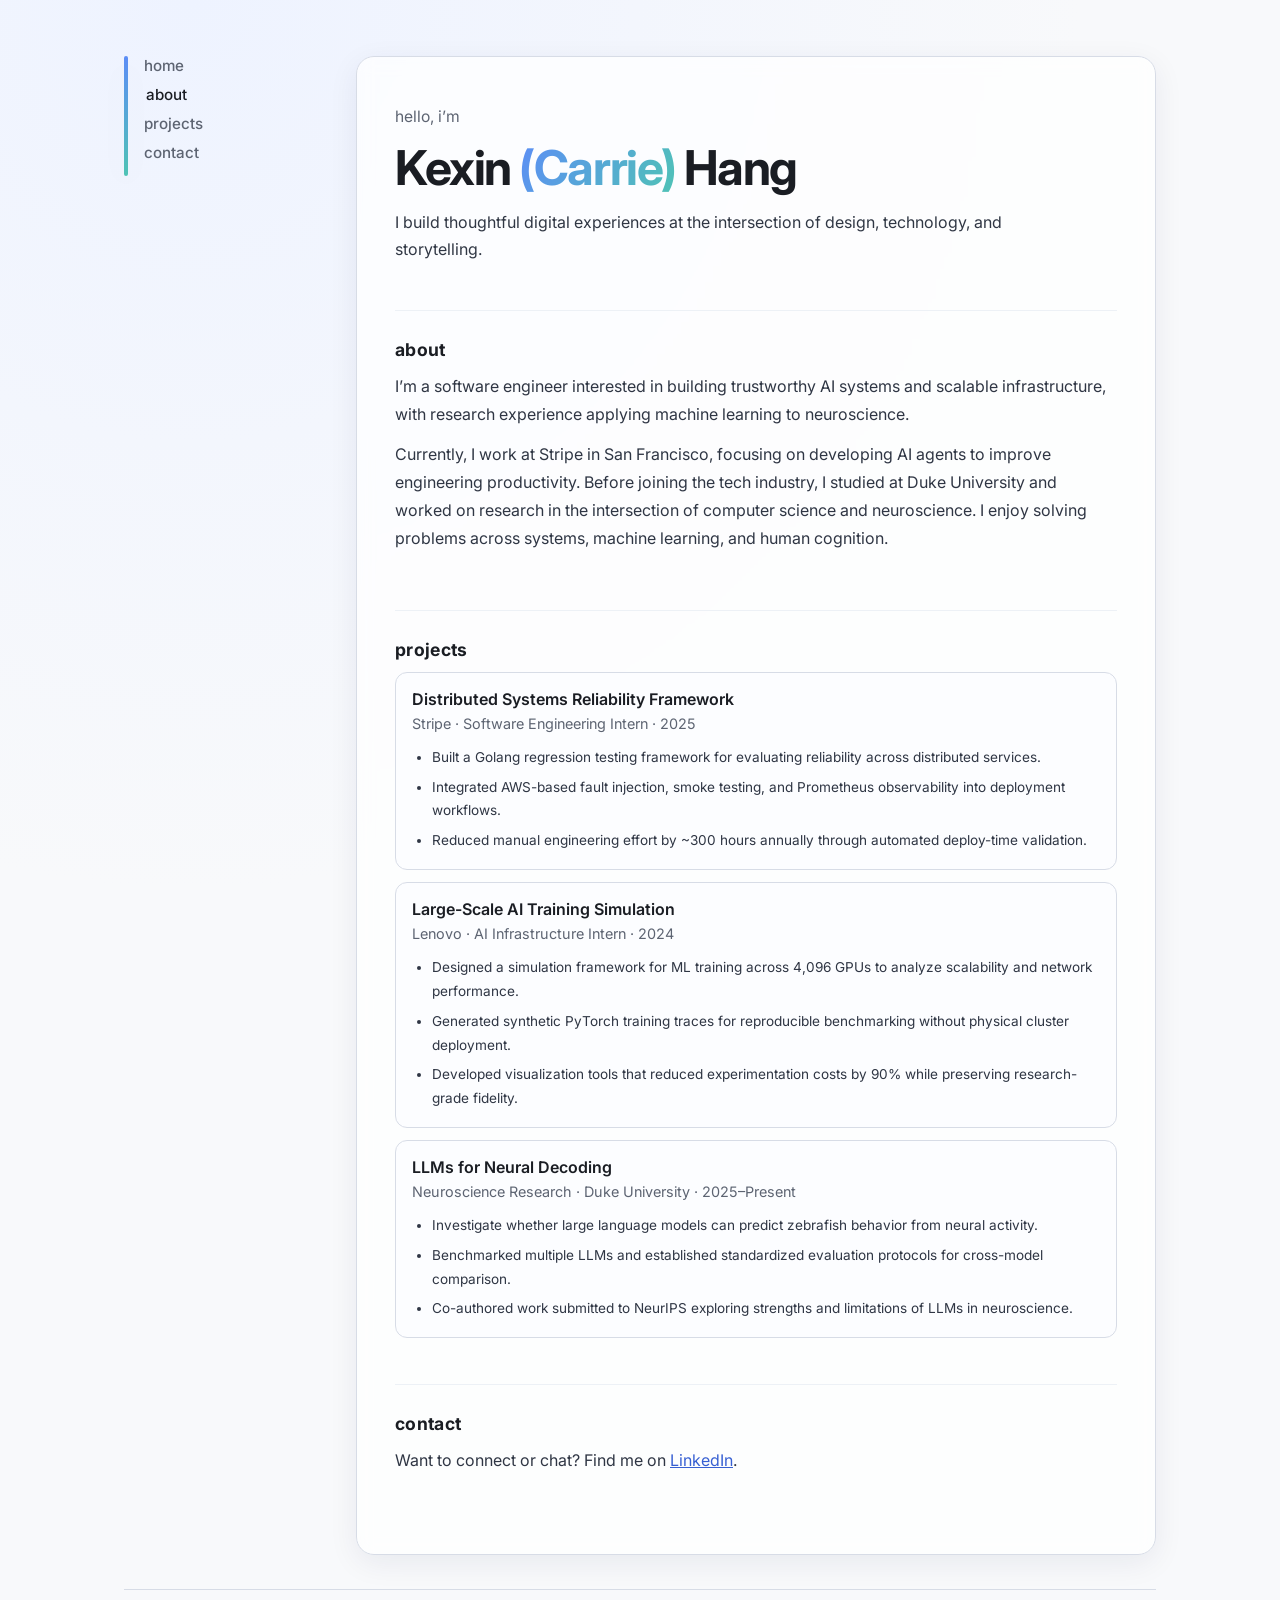
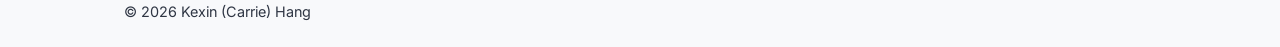
==== index.html @ d8acc3d3 "Create initial draft" ====
<!DOCTYPE html>
<html lang="en">
  <head>
    <meta charset="UTF-8" />
    <meta name="viewport" content="width=device-width, initial-scale=1.0" />
    <title>Kexin (Carrie) Hang</title>
    <meta
      name="description"
      content="Personal website for Kexin (Carrie) Hang — product-minded builder, researcher, and creative technologist."
    />
    <link rel="preconnect" href="https://fonts.googleapis.com" />
    <link rel="preconnect" href="https://fonts.gstatic.com" crossorigin />
    <link
      href="https://fonts.googleapis.com/css2?family=Inter:wght@300;400;500;600;700&display=swap"
      rel="stylesheet"
    />
    <link rel="stylesheet" href="styles.css" />
  </head>
  <body>
    <div class="page">
      <aside class="sidebar">
        <div class="nav-wrap">
          <div class="accent-line" aria-hidden="true"></div>
          <nav class="nav" aria-label="Main navigation">
            <a href="#home" class="nav-link active">home</a>
            <a href="#about" class="nav-link">about</a>
            <a href="#projects" class="nav-link">projects</a>
            <a href="#contact" class="nav-link">contact</a>
          </nav>
        </div>
      </aside>

      <main class="content" id="home">
        <section class="hero section">
          <p class="eyebrow">hello, i’m</p>
          <h1>
            Kexin <span class="gradient">(Carrie)</span> Hang
          </h1>
          <p class="lead">
            I build thoughtful digital experiences at the intersection of design,
            technology, and storytelling.
          </p>
        </section>

        <section id="about" class="section">
          <h2>about</h2>
          <p>
            I’m a software engineer interested in building trustworthy AI systems 
            and scalable infrastructure, with research experience applying machine 
            learning to neuroscience.
          </p>
          <p>
            Currently, I work at Stripe in San Francisco, focusing on developing AI agents to improve 
            engineering productivity. Before joining the tech industry, I studied at 
            Duke University and worked on research in the intersection of computer science 
            and neuroscience. I enjoy solving problems across systems, machine learning, 
            and human cognition. 
          </p>
        </section>

        <section id="projects" class="section">
          <h2>projects</h2>
          <div id="project-list" class="project-list" aria-live="polite"></div>
          <template id="project-card-template">
            <article class="project-card">
              <h3 class="project-title"></h3>
              <p class="project-meta"></p>
              <ul class="project-description"></ul>
            </article>
          </template>
        </section>

        <section id="contact" class="section">
          <h2>contact</h2>
          <p>
            Want to connect or chat? Find me on
            <a href="www.linkedin.com/in/kexin-hang-a03457293" target="_blank" rel="noreferrer">LinkedIn</a>.
          </p>
        </section>
      </main>
    </div>

    <footer class="footer">
      <hr />
      <p>© <span id="year"></span> Kexin (Carrie) Hang</p>
    </footer>

    <script src="script.js" defer></script>
  </body>
</html>
---- styles.css ----
:root {
  --bg: #f8f9fb;
  --surface: #ffffff;
  --text: #1a1d23;
  --muted: #5d6472;
  --line: #d7dce6;
  --accent-1: #5c8df6;
  --accent-2: #4fc3b5;
  --shadow: 0 8px 30px rgba(20, 30, 70, 0.07);
}

* {
  box-sizing: border-box;
}

html,
body {
  margin: 0;
  padding: 0;
  font-family: "Inter", -apple-system, BlinkMacSystemFont, "Segoe UI", sans-serif;
  background: radial-gradient(circle at 15% 0%, #eef3ff 0%, var(--bg) 45%);
  color: var(--text);
}

body {
  min-height: 100vh;
  display: flex;
  flex-direction: column;
}

.page {
  display: grid;
  grid-template-columns: 220px minmax(0, 1fr);
  max-width: 1080px;
  width: 100%;
  margin: 0 auto;
  padding: 56px 24px 24px;
  gap: 12px;
}

.sidebar {
  position: sticky;
  top: 42px;
  align-self: start;
}

.nav-wrap {
  display: flex;
  gap: 16px;
  align-items: flex-start;
}

.accent-line {
  width: 4px;
  border-radius: 999px;
  height: 120px;
  background: linear-gradient(180deg, var(--accent-1), var(--accent-2));
  box-shadow: var(--shadow);
}

.nav {
  display: flex;
  flex-direction: column;
  gap: 10px;
}

.nav-link {
  text-decoration: none;
  color: var(--muted);
  font-weight: 500;
  font-size: 0.95rem;
  text-transform: lowercase;
  transition: color 200ms ease, transform 200ms ease;
}

.nav-link:hover,
.nav-link.active {
  color: var(--text);
  transform: translateX(2px);
}

.content {
  background: color-mix(in srgb, var(--surface) 75%, transparent);
  border: 1px solid var(--line);
  border-radius: 18px;
  box-shadow: var(--shadow);
  padding: 38px;
  backdrop-filter: blur(8px);
}

.section {
  padding: 8px 0 30px;
}

.section + .section {
  border-top: 1px solid #edf1f6;
  margin-top: 16px;
  padding-top: 28px;
}

.eyebrow {
  margin: 0;
  color: var(--muted);
  font-size: 0.98rem;
}

h1 {
  font-size: clamp(2rem, 4vw, 3rem);
  line-height: 1.1;
  margin: 12px 0 14px;
  letter-spacing: -0.03em;
}

.gradient {
  background: linear-gradient(120deg, var(--accent-1), var(--accent-2));
  -webkit-background-clip: text;
  background-clip: text;
  color: transparent;
}

.lead {
  margin: 0;
  max-width: 62ch;
  color: #303744;
  line-height: 1.7;
}

h2 {
  margin: 0 0 12px;
  font-size: 1.1rem;
  letter-spacing: 0.02em;
  text-transform: lowercase;
}

p {
  margin: 0 0 12px;
  line-height: 1.75;
  color: #2f3644;
}

a {
  color: #3760d2;
}

.project-list {
  display: grid;
  gap: 12px;
}

.project-card {
  border: 1px solid var(--line);
  border-radius: 12px;
  background: #fcfdff;
  padding: 16px;
  transition: transform 180ms ease, box-shadow 180ms ease;
}

.project-card:hover {
  transform: translateY(-2px);
  box-shadow: 0 8px 20px rgba(35, 50, 95, 0.08);
}

.project-title {
  margin: 0;
  font-weight: 600;
  font-size: 1rem;
}

.project-meta {
  margin: 2px 0 0;
  color: var(--muted);
  font-size: 0.9rem;
}

.project-description {
  margin: 10px 0 0;
  padding-left: 1.25rem;
  list-style: disc;
}

.project-description li {
  margin-bottom: 6px;
  font-size: 0.85rem;
  line-height: 1.75;
  color: #2f3644;
}

.project-description li:last-child {
  margin-bottom: 0;
}

.footer {
  max-width: 1080px;
  width: 100%;
  margin: 10px auto 24px;
  padding: 0 24px;
  color: var(--muted);
  font-size: 0.9rem;
}

.footer hr {
  border: 0;
  border-top: 1px solid var(--line);
  margin: 0 0 10px;
}

.footer p {
  margin: 0;
  line-height: 1.6;
}

@media (max-width: 860px) {
  .page {
    grid-template-columns: 1fr;
    padding-top: 24px;
  }

  .sidebar {
    position: static;
  }

  .nav-wrap {
    align-items: center;
  }

  .accent-line {
    width: 100px;
    height: 4px;
  }

  .nav {
    flex-direction: row;
    flex-wrap: wrap;
    gap: 14px;
  }

  .content {
    padding: 24px;
  }
}
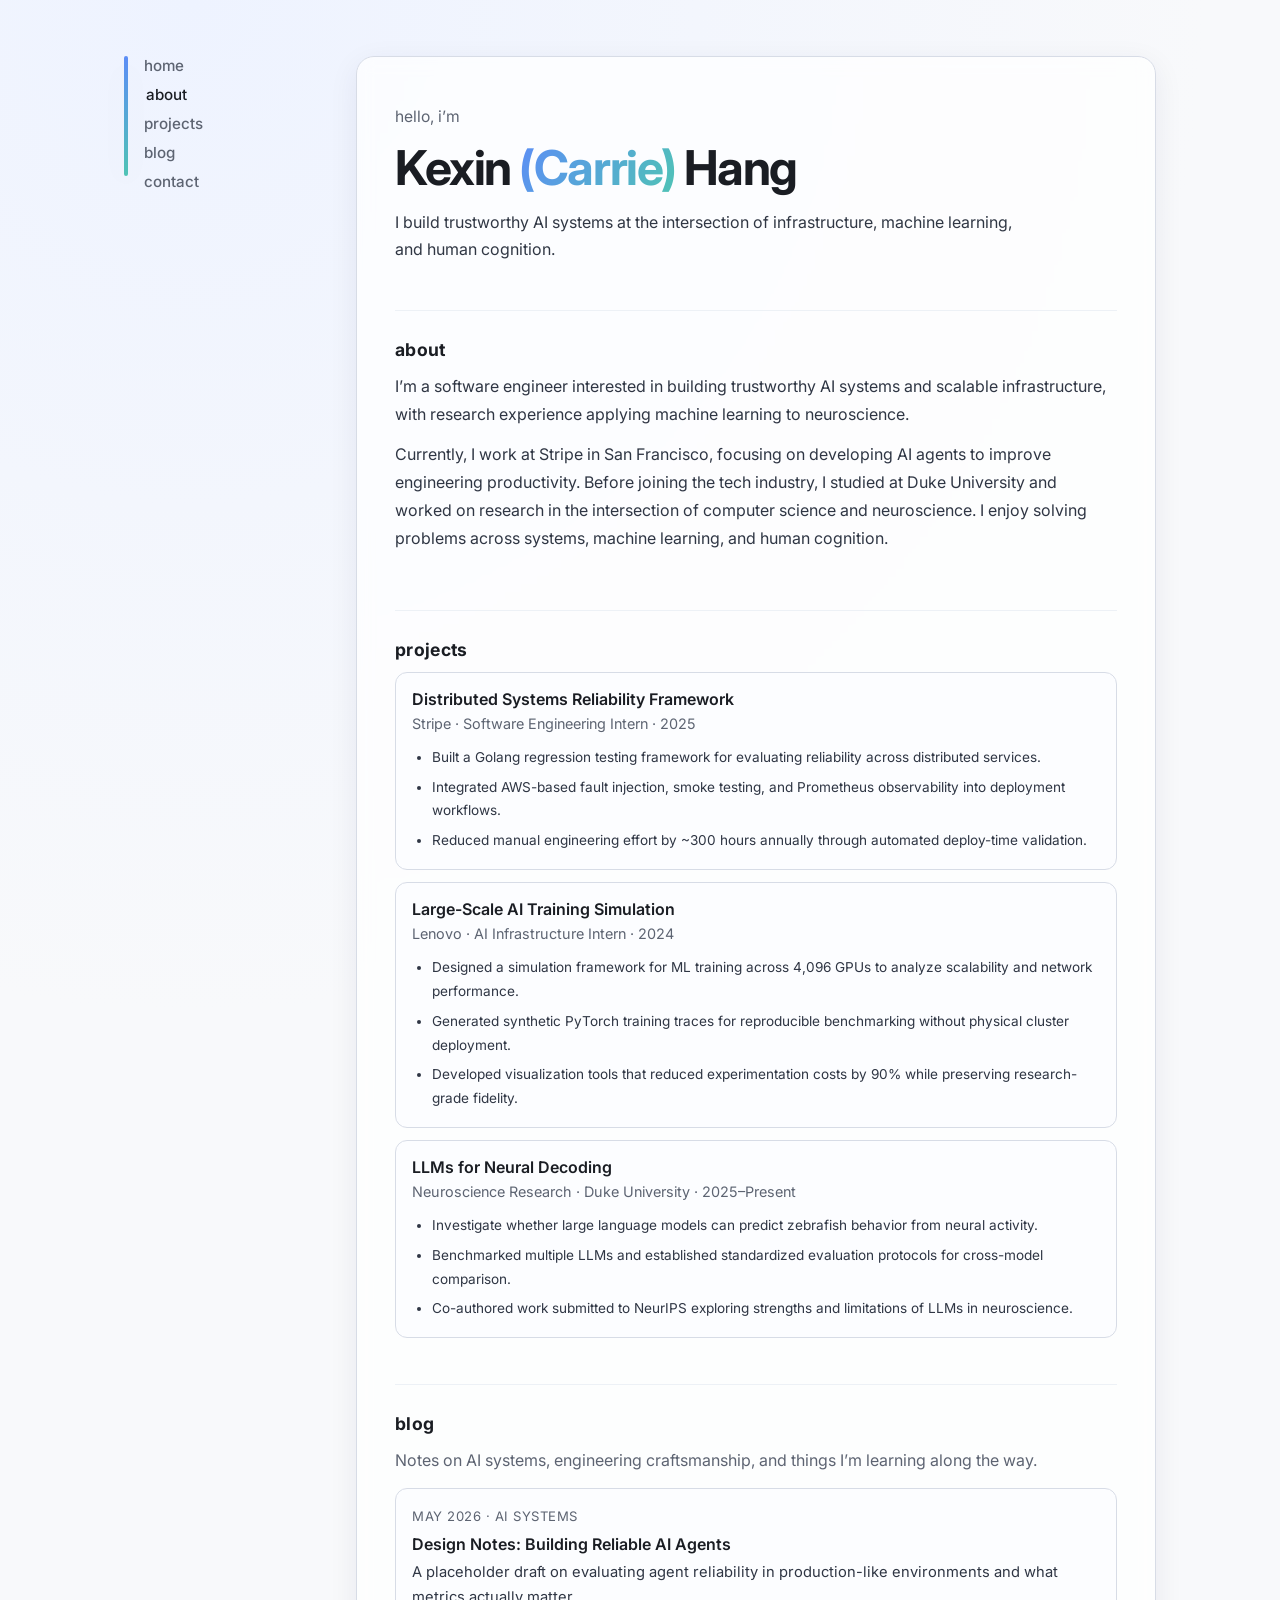
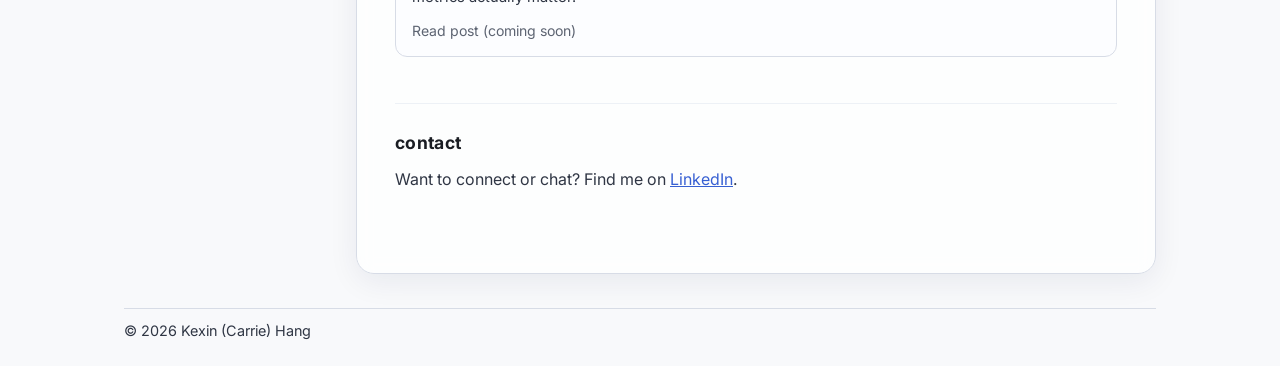
==== commit 82c85307: "Move code files to root directory" ====
--- a/index.html
+++ b/index.html
@@ -25,6 +25,7 @@
             <a href="#home" class="nav-link active">home</a>
             <a href="#about" class="nav-link">about</a>
             <a href="#projects" class="nav-link">projects</a>
+            <a href="#blog" class="nav-link">blog</a>
             <a href="#contact" class="nav-link">contact</a>
           </nav>
         </div>
@@ -37,24 +38,24 @@
             Kexin <span class="gradient">(Carrie)</span> Hang
           </h1>
           <p class="lead">
-            I build thoughtful digital experiences at the intersection of design,
-            technology, and storytelling.
+            I build trustworthy AI systems at the intersection of infrastructure,
+            machine learning, and human cognition.
           </p>
         </section>
 
         <section id="about" class="section">
           <h2>about</h2>
           <p>
-            I’m a software engineer interested in building trustworthy AI systems 
-            and scalable infrastructure, with research experience applying machine 
+            I’m a software engineer interested in building trustworthy AI systems
+            and scalable infrastructure, with research experience applying machine
             learning to neuroscience.
           </p>
           <p>
-            Currently, I work at Stripe in San Francisco, focusing on developing AI agents to improve 
-            engineering productivity. Before joining the tech industry, I studied at 
-            Duke University and worked on research in the intersection of computer science 
-            and neuroscience. I enjoy solving problems across systems, machine learning, 
-            and human cognition. 
+            Currently, I work at Stripe in San Francisco, focusing on developing AI agents to improve
+            engineering productivity. Before joining the tech industry, I studied at
+            Duke University and worked on research in the intersection of computer science
+            and neuroscience. I enjoy solving problems across systems, machine learning,
+            and human cognition.
           </p>
         </section>
 
@@ -66,6 +67,22 @@
               <h3 class="project-title"></h3>
               <p class="project-meta"></p>
               <ul class="project-description"></ul>
+            </article>
+          </template>
+        </section>
+
+        <section id="blog" class="section">
+          <h2>blog</h2>
+          <p class="section-intro">
+            Notes on AI systems, engineering craftsmanship, and things I’m learning along the way.
+          </p>
+          <div id="blog-list" class="blog-list" aria-live="polite"></div>
+          <template id="blog-card-template">
+            <article class="blog-card">
+              <p class="blog-meta"></p>
+              <h3 class="blog-title"></h3>
+              <p class="blog-excerpt"></p>
+              <a class="blog-link" href="#" aria-disabled="true">Read post (coming soon)</a>
             </article>
           </template>
         </section>
--- a/styles.css
+++ b/styles.css
@@ -189,6 +189,53 @@
   margin-bottom: 0;
 }
 
+.section-intro {
+  color: var(--muted);
+  margin-bottom: 14px;
+}
+
+.blog-list {
+  display: grid;
+  gap: 12px;
+}
+
+.blog-card {
+  border: 1px solid var(--line);
+  border-radius: 12px;
+  background: #fcfdff;
+  padding: 16px;
+}
+
+.blog-meta {
+  margin: 0;
+  color: var(--muted);
+  font-size: 0.82rem;
+  text-transform: uppercase;
+  letter-spacing: 0.04em;
+}
+
+.blog-title {
+  margin: 6px 0;
+  font-weight: 600;
+  font-size: 1rem;
+}
+
+.blog-excerpt {
+  margin: 0 0 10px;
+  font-size: 0.92rem;
+  line-height: 1.7;
+}
+
+.blog-link {
+  font-size: 0.88rem;
+  text-decoration: none;
+  color: #5d6472;
+}
+
+.blog-link:hover {
+  color: #3760d2;
+}
+
 .footer {
   max-width: 1080px;
   width: 100%;
